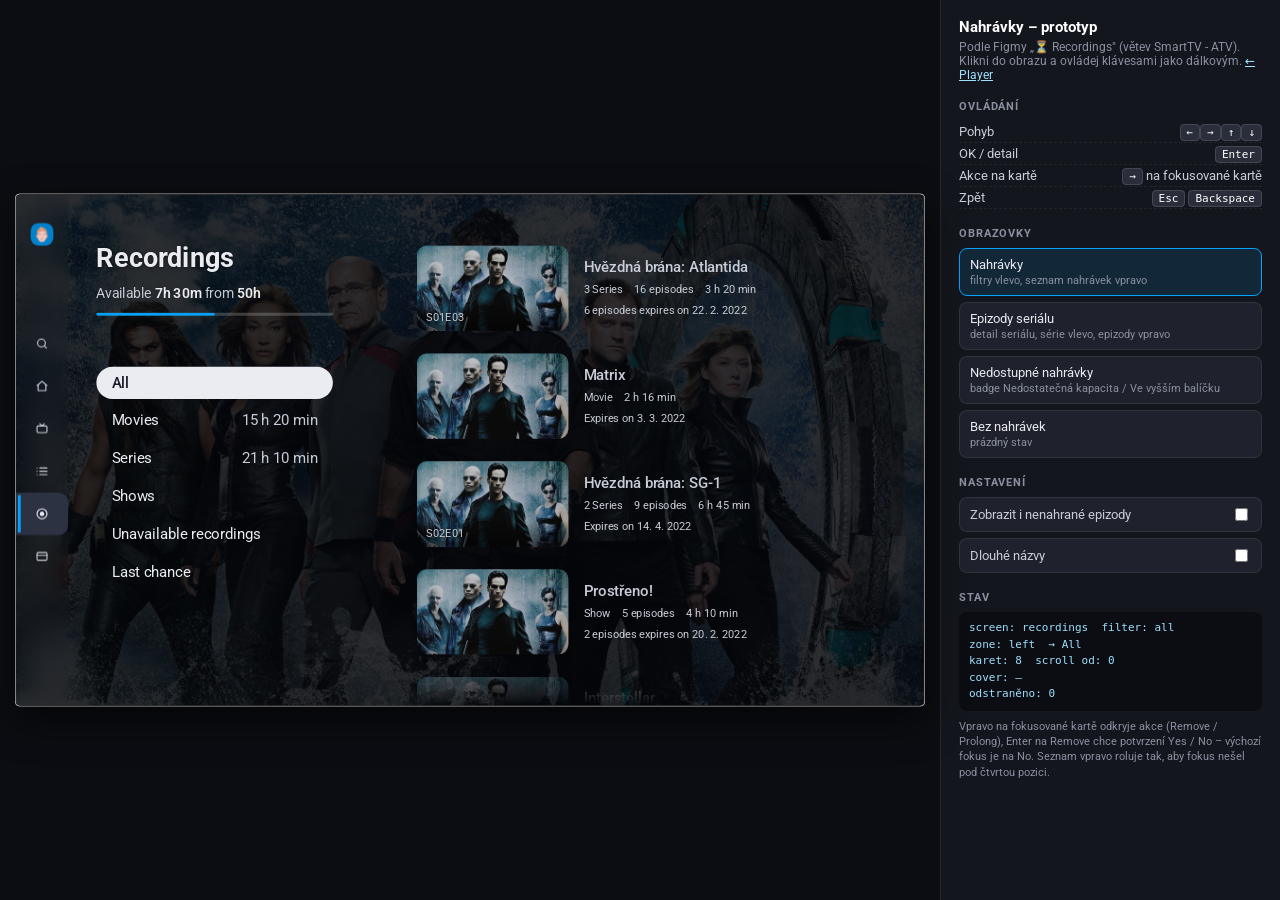
==== recordings/index.html @ bf5b40bd "Nahrávky: podklad, menu, fokus a paměť levého výběru dle Figmy Podkladový obrázek má 16 % krytí nad " ====
<!doctype html>
<html lang="cs">
<head>
<meta charset="utf-8">
<meta name="viewport" content="width=device-width, initial-scale=1">
<title>Nahrávky – prototyp</title>
<link rel="preconnect" href="https://fonts.googleapis.com">
<link href="https://fonts.googleapis.com/css2?family=Roboto:wght@400;500;600;700&display=swap" rel="stylesheet">
<style>
:root{--fg:#eaecf2;--fg2:#c7ccd6;--ink:#1b1e29;--g750:#2c3242;--g800:#262c3b;--g950:#05070a;--blue:#01a3fe;--red:#f04438}
*{box-sizing:border-box}
html,body{margin:0;height:100%;background:#0c0d12;color:var(--fg);font-family:Roboto,system-ui,sans-serif;overflow:hidden}
#app{display:flex;height:100vh;width:100vw}
#stageWrap{flex:1;display:flex;align-items:center;justify-content:center;min-width:0}
#stage{width:1920px;height:1080px;position:relative;overflow:hidden;background:var(--g950);transform-origin:center;flex:none;user-select:none;border-radius:8px;box-shadow:0 0 0 1px rgba(255,255,255,.06),0 30px 80px rgba(0,0,0,.6)}
#bg{position:absolute;inset:0;background:url(img/bg.jpg) center/cover;opacity:.16;transition:opacity .4s}
#stage.empty #bg{opacity:0}
#stage.empty{background:radial-gradient(ellipse 60% 70% at 72% 55%,#151b2a 0%,#0b0e16 55%,var(--g950) 100%)}

/* ---------- menu (rail) ---------- */
#menu{position:absolute;left:0;top:0;width:110px;height:1080px;backdrop-filter:blur(20px)}
#avatar{position:absolute;left:31px;top:60px;width:48px;height:48px;border-radius:16px;background:url(img/avatar.svg) center/cover}
#rail{position:absolute;left:0;top:270px;display:flex;flex-direction:column}
.mi{width:110px;height:90px;display:flex;align-items:center;justify-content:center;position:relative;border-radius:0 20px 20px 0;color:var(--fg2);cursor:pointer;transition:background .2s}
.mi svg{width:28px;height:28px;fill:none;stroke:currentColor;stroke-width:2;stroke-linecap:round;stroke-linejoin:round}
.mi.active{background:var(--g750);color:var(--fg)}
.mi.active::before{content:"";position:absolute;left:4px;top:5px;width:6px;height:80px;border-radius:3px;background:var(--blue)}
.mi.focus{background:var(--fg);color:var(--ink)}
.mi.focus::before{display:none}

/* ---------- left content ---------- */
#left{position:absolute;left:170px;top:100px;width:570px;height:880px}
#head{display:flex;flex-direction:column;gap:24px;width:500px}
#title{font:700 57px/64px Roboto;color:var(--fg);text-shadow:0 2px 4px rgba(0,0,0,.24),0 4px 8px rgba(0,0,0,.4);white-space:nowrap;overflow:hidden;text-overflow:ellipsis;height:66px;display:flex;align-items:center;width:570px}
#quota{font:400 29px/36px Roboto;color:var(--fg2);text-shadow:0 1px 2px rgba(0,0,0,.12),0 1px 3px rgba(0,0,0,.2)}
#quota b{font-weight:600;color:var(--fg)}
#quotaBar{height:6px;width:500px;border-radius:3px;background:rgba(255,255,255,.2);overflow:hidden}
#quotaBar i{display:block;height:100%;background:var(--blue);border-radius:3px;transition:width .4s}
#meta[hidden],#quota[hidden],#quotaBar[hidden]{display:none}
#meta{display:flex;flex-direction:column;gap:12px;font:400 29px/36px Roboto;color:var(--fg2);text-shadow:0 1px 2px rgba(0,0,0,.12),0 1px 3px rgba(0,0,0,.2)}
#meta .row{display:flex;gap:28px;align-items:center;white-space:nowrap}
#meta .stars{color:#f5a524;letter-spacing:2px}
#meta .age{background:var(--fg);color:var(--ink);font:600 22px/30px Roboto;padding:0 12px;border-radius:999px}
#filters{position:absolute;left:0;top:264px;display:flex;flex-direction:column;gap:12px;width:500px}
.flt{width:500px;padding:14px 32px;border-radius:999px;display:flex;align-items:center;justify-content:space-between;gap:32px;font:400 31px/40px Roboto;color:var(--fg);cursor:pointer;transition:background .18s ease-out,color .18s ease-out}
.flt span:last-child{color:var(--fg2)}
.flt.focus{background:var(--fg);color:var(--ink);font-weight:500}
.flt.focus span:last-child{color:var(--ink)}
.flt.soft{background:rgba(255,255,255,.18)}
.flt .chk{width:36px;height:36px;border-radius:50%;border:2px solid var(--fg2);display:flex;align-items:center;justify-content:center;flex:none}
.flt .chk.on{background:var(--blue);border-color:var(--blue)}
.flt .chk svg{width:22px;height:22px;fill:none;stroke:#fff;stroke-width:3.5;stroke-linecap:round;stroke-linejoin:round;visibility:hidden}
.flt .chk.on svg{visibility:visible}
.flt.focus .chk{border-color:var(--ink)}.flt.focus .chk.on{background:var(--blue);border-color:var(--blue)}

/* ---------- right list ---------- */
#right{position:absolute;left:820px;top:0;width:1100px;height:1080px;overflow:hidden;-webkit-mask-image:linear-gradient(to bottom,#000 0,#000 calc(100% - 140px),transparent 100%);mask-image:linear-gradient(to bottom,#000 0,#000 calc(100% - 140px),transparent 100%)}
#list{position:absolute;left:20px;top:100px;width:1080px;display:flex;flex-direction:column;gap:32px;transform:translateY(var(--ly,0px));transition:transform .3s cubic-bezier(.2,.8,.2,1)}
#list.noanim{transition:none}
.card{position:relative;width:980px;height:196px;display:flex;align-items:center;gap:32px;padding:8px;border-radius:24px 0 0 24px;flex:none;cursor:pointer}
.card .poster{position:relative;width:320px;height:180px;border-radius:20px;overflow:hidden;flex:none;background:#000 url(img/poster.jpg) center/cover}
.card .poster::after{content:"";position:absolute;inset:0;background:rgba(0,0,0,.15);transition:opacity .2s}
.card.focus .poster::after{opacity:0}
.card .ep{position:absolute;left:0;bottom:0;padding:12px 20px;font:400 23px/32px Roboto;color:var(--fg);text-shadow:0 1px 2px rgba(0,0,0,.12),0 1px 3px rgba(0,0,0,.2);background:linear-gradient(to top,rgba(0,0,0,.55),transparent);width:100%}
.card .badge{position:absolute;right:10px;top:10px;padding:4px 14px;border-radius:999px;background:rgba(0,0,0,.6);backdrop-filter:blur(6px);font:500 23px/32px Roboto;color:var(--fg);display:flex;gap:8px;align-items:center;white-space:nowrap}
.card .badge svg{width:22px;height:22px;fill:none;stroke:currentColor;stroke-width:2.4;stroke-linecap:round}
.card .txt{flex:1;min-width:0;display:flex;flex-direction:column;gap:12px;padding-right:100px}
.card .t{font:500 31px/40px Roboto;color:var(--fg2);white-space:nowrap;overflow:hidden;text-overflow:ellipsis}
.card .d{font:400 23px/32px Roboto;color:var(--fg2);display:-webkit-box;-webkit-line-clamp:2;-webkit-box-orient:vertical;overflow:hidden}
.card .m{display:flex;gap:24px;align-items:center;font:400 23px/32px Roboto;color:var(--fg2);white-space:nowrap}
.card .m .rec{width:24px;height:24px;border-radius:50%;border:3px solid var(--red);display:flex;align-items:center;justify-content:center;flex:none}
.card .m .rec::after{content:"";width:10px;height:10px;border-radius:50%;background:var(--red)}
.card.unrec .m .rec{border-color:var(--fg2)}.card.unrec .m .rec::after{background:transparent}
.card.focus .t{color:var(--fg)}
.card.dim{opacity:.55}
.card.focus.dim{opacity:1}
.card::after{content:"";position:absolute;left:-6px;top:-6px;bottom:-6px;width:1012px;border-radius:24px;box-shadow:0 0 0 4px var(--fg);opacity:0;pointer-events:none;transition:opacity .15s}
.card.focus::after{opacity:1}
.card .chev{position:absolute;right:56px;top:50%;transform:translateY(-50%);width:36px;height:64px;display:flex;align-items:center;justify-content:center;opacity:0;transition:opacity .2s}
.card .chev svg{width:28px;height:28px;fill:none;stroke:var(--fg);stroke-width:3;stroke-linecap:round;stroke-linejoin:round}
.card.focus .chev{opacity:1}
/* covering buttons over the card */
.cover{position:absolute;right:8px;top:50%;transform:translateY(-50%);width:320px;display:none;flex-direction:column;gap:16px}
.card.covered .cover{display:flex}
.card.covered .txt{visibility:hidden}
.card.covered .chev{opacity:0}
.cb{padding:14px 32px;border-radius:999px;font:400 31px/40px Roboto;color:var(--fg);text-align:left;background:rgba(0,0,0,.45);backdrop-filter:blur(6px);white-space:nowrap;overflow:hidden;text-overflow:ellipsis}
.cb.focus{background:var(--fg);color:var(--ink);font-weight:500}
.cover .yn{display:flex;gap:8px}
.cover .yn .cb{flex:1;text-align:center}

/* ---------- empty ---------- */
#emptyState{position:absolute;left:840px;top:0;width:1080px;height:1080px;display:none;flex-direction:column;align-items:center;justify-content:center;gap:64px;color:var(--fg2);font:400 31px/40px Roboto}
#stage.empty #emptyState{display:flex}
#stage.empty #right{display:none}
#emptyState svg{width:170px;height:150px;fill:none;stroke:var(--fg);stroke-width:8;stroke-linecap:round;stroke-linejoin:round}

/* ---------- toast + hint ---------- */
#toast{position:absolute;left:50%;top:40px;transform:translate(-50%,-20px);background:rgba(0,0,0,.5);backdrop-filter:blur(8px);border-radius:50px;height:78px;padding:0 32px;font:500 30px Roboto;color:var(--fg);display:flex;align-items:center;opacity:0;transition:.3s cubic-bezier(.2,.8,.2,1);pointer-events:none;z-index:9;max-width:1400px;white-space:nowrap}
#toast.on{opacity:1;transform:translate(-50%,0)}

/* ---------- sidebar ---------- */
#side{width:340px;flex:none;background:#14161d;border-left:1px solid rgba(255,255,255,.08);padding:18px 18px 30px;overflow:auto;font-size:13px;color:#c8ccd6}
#side h1{font-size:15px;margin:0 0 4px;color:#fff}
#side .sub{color:#8a90a0;font-size:12px;margin-bottom:14px}
#side h2{font-size:11px;letter-spacing:.08em;text-transform:uppercase;color:#8a90a0;margin:18px 0 8px}
#side button{display:block;width:100%;text-align:left;background:#1f222c;color:#e6e8ee;border:1px solid rgba(255,255,255,.08);border-radius:8px;padding:8px 10px;margin-bottom:6px;font:inherit;cursor:pointer}
#side button:hover{background:#2a2e3a}
#side button.act{border-color:var(--blue);background:rgba(1,163,254,.12)}
#side button small{display:block;color:#8a90a0;font-size:11px;margin-top:2px}
#side label.tog{display:flex;justify-content:space-between;align-items:center;padding:7px 10px;background:#1f222c;border-radius:8px;margin-bottom:6px;cursor:pointer;border:1px solid rgba(255,255,255,.08)}
#side kbd{background:#2a2e3a;border-radius:4px;padding:1px 6px;font:11px ui-monospace,monospace;color:#fff;border:1px solid rgba(255,255,255,.12)}
#side .keys div{display:flex;justify-content:space-between;padding:3px 0;border-bottom:1px dashed rgba(255,255,255,.06)}
#status{font:11px ui-monospace,monospace;background:#0c0d12;border-radius:8px;padding:8px 10px;white-space:pre-wrap;color:#9fe0ff;margin-top:6px;line-height:1.5}
#side .hint{color:#8a90a0;font-size:11px;margin-top:8px;line-height:1.4}
#side a{color:#9fe0ff}
</style>
</head>
<body>
<div id="app">
<div id="stageWrap">
<div id="stage" tabindex="0">
  <div id="bg"></div>
  <div id="menu"><div id="avatar"></div><div id="rail"></div></div>
  <div id="left">
    <div id="head"><div id="title">Recordings</div><div id="quota"></div><div id="quotaBar"><i></i></div><div id="meta" hidden></div></div>
    <div id="filters"></div>
  </div>
  <div id="right"><div id="list"></div></div>
  <div id="emptyState">
    <svg viewBox="0 0 170 150"><path d="M12 30v96a12 12 0 0 0 12 12h118a12 12 0 0 0 12-12V54a12 12 0 0 0-12-12H84L68 24H24a12 12 0 0 0-12 6z"/><path d="M66 78l32 32M98 78l-32 32"/></svg>
    <div>Actually you don't have any recordings</div>
  </div>
  <div id="toast"></div>
</div>
</div>

<aside id="side">
  <h1>Nahrávky – prototyp</h1>
  <div class="sub">Podle Figmy „⏳ Recordings" (větev SmartTV - ATV). Klikni do obrazu a ovládej klávesami jako dálkovým. <a href="../">← Player</a></div>

  <h2>Ovládání</h2>
  <div class="keys">
    <div><span>Pohyb</span><span><kbd>←</kbd><kbd>→</kbd><kbd>↑</kbd><kbd>↓</kbd></span></div>
    <div><span>OK / detail</span><span><kbd>Enter</kbd></span></div>
    <div><span>Akce na kartě</span><span><kbd>→</kbd> na fokusované kartě</span></div>
    <div><span>Zpět</span><span><kbd>Esc</kbd> <kbd>Backspace</kbd></span></div>
  </div>

  <h2>Obrazovky</h2>
  <button data-go="recordings">Nahrávky<small>filtry vlevo, seznam nahrávek vpravo</small></button>
  <button data-go="episodes">Epizody seriálu<small>detail seriálu, série vlevo, epizody vpravo</small></button>
  <button data-go="unavailable">Nedostupné nahrávky<small>badge Nedostatečná kapacita / Ve vyšším balíčku</small></button>
  <button data-go="empty">Bez nahrávek<small>prázdný stav</small></button>

  <h2>Nastavení</h2>
  <label class="tog"><span>Zobrazit i nenahrané epizody</span><input type="checkbox" id="tAllEps"></label>
  <label class="tog"><span>Dlouhé názvy</span><input type="checkbox" id="tLong"></label>

  <h2>Stav</h2>
  <div id="status"></div>
  <div class="hint">Vpravo na fokusované kartě odkryje akce (Remove / Prolong), Enter na Remove chce potvrzení Yes / No – výchozí fokus je na No. Seznam vpravo roluje tak, aby fokus nešel pod čtvrtou pozici.</div>
</aside>
</div>

<script>
const $=s=>document.querySelector(s);
const stage=$('#stage');
const I={
  search:'<svg viewBox="0 0 24 24"><circle cx="11" cy="11" r="7"/><path d="m20 20-3.5-3.5"/></svg>',
  home:'<svg viewBox="0 0 24 24"><path d="M3 11 12 3l9 8"/><path d="M5 10v10h14V10"/></svg>',
  tv:'<svg viewBox="0 0 24 24"><rect x="3" y="7" width="18" height="12" rx="2"/><path d="m8 3 4 4 4-4"/></svg>',
  list:'<svg viewBox="0 0 24 24"><path d="M8 6h13M8 12h13M8 18h13M3 6h.01M3 12h.01M3 18h.01"/></svg>',
  rec:'<svg viewBox="0 0 24 24"><circle cx="12" cy="12" r="9"/><circle cx="12" cy="12" r="3" fill="currentColor"/></svg>',
  archive:'<svg viewBox="0 0 24 24"><rect x="3" y="5" width="18" height="14" rx="2"/><path d="M3 10h18"/></svg>',
  chev:'<svg viewBox="0 0 24 24"><path d="m9 6 6 6-6 6"/></svg>',
  check:'<svg viewBox="0 0 24 24"><path d="M5 12l5 5L20 7"/></svg>',
  ban:'<svg viewBox="0 0 24 24"><circle cx="12" cy="12" r="9"/><path d="m5.5 5.5 13 13"/></svg>'
};
const MENU=[['search',I.search],['home',I.home],['tv',I.tv],['list',I.list],['rec',I.rec],['archive',I.archive]];
$('#rail').innerHTML=MENU.map(m=>`<div class="mi${m[0]==='rec'?' active':''}" data-m="${m[0]}">${m[1]}</div>`).join('');

/* ---------- data ---------- */
const SERIES={title:'Hvězdná brána: Atlantida',longTitle:'Hvězdná brána: Atlantida – speciální rozšířená edice s komentářem tvůrců',series:'3 Series',eps:'16 episodes',dur:'3 h 20 min',exp:'6 episodes expires on 22. 2. 2022'};
const REC=[
  {id:1,type:'series',title:'Hvězdná brána: Atlantida',m1:['3 Series','16 episodes','3 h 20 min'],m2:'6 episodes expires on 22. 2. 2022',ep:'S01E03'},
  {id:2,type:'movie',title:'Matrix',m1:['Movie','2 h 16 min'],m2:'Expires on 3. 3. 2022',ep:'',last:true},
  {id:3,type:'series',title:'Hvězdná brána: SG-1',m1:['2 Series','9 episodes','6 h 45 min'],m2:'Expires on 14. 4. 2022',ep:'S02E01'},
  {id:4,type:'show',title:'Prostřeno!',m1:['Show','5 episodes','4 h 10 min'],m2:'2 episodes expires on 20. 2. 2022',ep:'',last:true},
  {id:5,type:'movie',title:'Interstellar',m1:['Movie','2 h 49 min'],m2:'Expires on 28. 3. 2022',ep:''},
  {id:6,type:'series',title:'Případy 1. oddělení',m1:['1 Series','4 episodes','3 h 50 min'],m2:'Expires on 9. 4. 2022',ep:'S01E04'},
  {id:7,type:'show',title:'Show Jana Krause',m1:['Show','3 episodes','2 h 30 min'],m2:'1 episode expires on 21. 2. 2022',ep:'',last:true},
  {id:8,type:'movie',title:'Pelíšky',m1:['Movie','1 h 55 min'],m2:'Expires on 1. 5. 2022',ep:''}
];
const UNAV=[
  {id:101,title:'Epizoda S01E02',m1:['3 h 20 min'],badge:'Nedostatečná kapacita',ep:'S01E03'},
  {id:102,title:'Hvězdná brána: Atlantida',m1:['3 h 20 min'],badge:'Ve vyšším balíčku',ep:'S01E03'},
  {id:103,title:'Epizoda S01E02',m1:['3 h 20 min'],badge:'Nedostatečná kapacita',ep:'S01E03'},
  {id:104,title:'Epizoda S01E02',m1:['3 h 20 min'],badge:'Nedostatečná kapacita',ep:'S01E03'},
  {id:105,title:'Epizoda S01E05',m1:['44 min'],badge:'Nedostatečná kapacita',ep:'S01E05'}
];
const EPS=Array.from({length:12},(_,i)=>({id:200+i,title:'Hvězdná brána: Atlantida',desc:'Lorem ipsum dolor sit amet, consectetur adipedf elit. Sed vel risus vehicula, egede c…',m1:['44 min','National Geographic','Po, 22. 12.'],ep:'S01E'+String(i+1).padStart(2,'0'),recorded:i%3!==2}));
const FILTERS_REC=[['all','All',''],['movie','Movies','15 h 20 min'],['series','Series','21 h 10 min'],['show','Shows',''],['unavail','Unavailable recordings',''],['last','Last chance','']];
const SEASONS=[['s1','Serie 1','3 episoded'],['s2','Serie 2','27 episoded'],['s3','Serie 3','1 episode'],['s4','Serie 4','6 episoded'],['s5','Serie 5','12 episoded'],['s6','Serie 6','18 episoded'],['s7','Serie 7','4 episoded']];

/* ---------- state ---------- */
const S={screen:'recordings',zone:'left',menuIdx:4,leftIdx:0,rightIdx:0,filter:'all',season:'s1',onlyRecorded:true,cover:null,coverIdx:0,confirm:false,removed:new Set(),longTitles:false,toastT:null,empty:false};

function items(){
  if(S.screen==='episodes'){let l=EPS.filter(e=>!S.removed.has(e.id));if(S.onlyRecorded)l=l.filter(e=>e.recorded);return l}
  if(S.filter==='unavail')return UNAV.filter(e=>!S.removed.has(e.id));
  let l=REC.filter(r=>!S.removed.has(r.id));
  if(S.filter==='movie')l=l.filter(r=>r.type==='movie');else if(S.filter==='series')l=l.filter(r=>r.type==='series');else if(S.filter==='show')l=l.filter(r=>r.type==='show');else if(S.filter==='last')l=l.filter(r=>r.last);
  return l;
}
function leftItems(){ if(S.screen==='episodes')return [['back','Back to detail',''],['only','Show only recorded','chk'],...SEASONS]; return S.empty?FILTERS_REC.filter(f=>f[0]!=='last'):FILTERS_REC }

/* ---------- render ---------- */
function toast(t,ms=2400){const el=$('#toast');el.textContent=t;el.classList.add('on');clearTimeout(S.toastT);S.toastT=setTimeout(()=>el.classList.remove('on'),ms)}
function render(){
  stage.classList.toggle('empty',S.empty&&S.screen==='recordings');
  // menu
  document.querySelectorAll('.mi').forEach((m,i)=>m.classList.toggle('focus',S.zone==='menu'&&i===S.menuIdx));
  // head
  const ep=S.screen==='episodes';
  $('#title').textContent=ep?(S.longTitles?SERIES.longTitle:'Name of movie / character'):'Recordings';
  $('#quota').hidden=ep;$('#quotaBar').hidden=ep;$('#meta').hidden=!ep;
  if(!ep){$('#quota').innerHTML=S.empty?'Available <b>50h</b> from <b>50h</b>':'Available <b>7h 30m</b> from <b>50h</b>';$('#quotaBar i').style.width=S.empty?'100%':'50%'}
  else $('#meta').innerHTML='<div class="row"><span>Year</span><span class="stars">★★★☆☆</span><span class="age">18+</span><span>Gender / Gender</span></div><div class="row"><span>2h 55 min</span><span>Channel</span><span>21. 08.</span><span>7 episodes</span></div>';
  // left list
  const L=leftItems();const fl=$('#filters');
  fl.innerHTML=L.map((f,i)=>{const foc=S.zone==='left'&&i===S.leftIdx;const active=(ep?f[0]===S.season:f[0]===S.filter);
    let right=f[2]==='chk'?`<span class="chk${S.onlyRecorded?' on':''}">${I.check}</span>`:`<span>${S.empty&&f[2]&&!ep?'0 h':f[2]}</span>`;
    return `<div class="flt${foc?' focus':''}${(!foc&&S.zone!=='left'&&i===S.leftIdx)?' soft':''}" data-i="${i}"><span>${f[1]}</span>${right}</div>`}).join('');
  fl.querySelectorAll('.flt').forEach(e=>e.onclick=()=>{S.zone='left';S.leftIdx=+e.dataset.i;activate()});
  // right list
  const list=items();const ul=$('#list');
  if(S.rightIdx>=list.length)S.rightIdx=Math.max(0,list.length-1);
  ul.innerHTML=list.map((r,i)=>{const foc=S.zone==='right'&&i===S.rightIdx;const cov=S.cover&&S.cover.id===r.id;
    const unav=!!r.badge;const t=S.longTitles&&!unav?r.title+' – rozšířená edice s komentářem tvůrců a bonusovými scénami':r.title;
    const meta=r.m1.map(x=>`<span>${x}</span>`).join('');
    const rec=ep?`<span class="rec"></span>`:'';
    const line2=r.m2?`<div class="m"><span>${r.m2}</span></div>`:(r.desc?`<div class="d">${r.desc}</div>`:'');
    const buttons=cov?coverHTML(r):'';
    return `<div class="card${foc?' focus':''}${cov?' covered':''}${(ep&&!r.recorded)?' unrec dim':''}${unav?' dim':''}" data-i="${i}">
      <div class="poster">${r.badge?`<div class="badge">${I.ban}${r.badge}</div>`:''}${r.ep?`<div class="ep">${r.ep}</div>`:''}</div>
      <div class="txt"><div class="t">${t}</div>${r.desc?line2:''}<div class="m">${rec}${meta}</div>${r.m2?line2:''}</div>
      <div class="chev">${I.chev}</div>
      <div class="cover">${buttons}</div></div>`}).join('');
  ul.querySelectorAll('.card').forEach(c=>c.onclick=()=>{S.zone='right';S.rightIdx=+c.dataset.i;closeCover();render()});
  ul.querySelectorAll('.cb').forEach(b=>b.onclick=e=>{e.stopPropagation();S.coverIdx=+b.dataset.k;coverActivate()});
  // scroll: fokus nejde pod 4. pozici (100 + 3×228), na konci se dorolování zastaví
  const n=list.length,step=228;let first=Math.max(0,S.rightIdx-3);first=Math.min(first,Math.max(0,n-4));
  ul.style.setProperty('--ly',(-first*step)+'px');
  // status
  const f=S.zone==='left'?L[S.leftIdx]?.[1]:S.zone==='right'?list[S.rightIdx]?.title:MENU[S.menuIdx][0];
  $('#status').textContent=`screen: ${S.screen}  filter: ${S.filter}${ep?'  season: '+S.season:''}\nzone: ${S.zone}  → ${f||'-'}\nkaret: ${n}  scroll od: ${first}\ncover: ${S.cover?(S.confirm?'potvrzení Yes/No':'akce '+S.coverIdx):'–'}\nodstraněno: ${S.removed.size}`;
  document.querySelectorAll('#side [data-go]').forEach(b=>b.classList.toggle('act',(b.dataset.go==='unavailable'?S.filter==='unavail':b.dataset.go==='empty'?S.empty:b.dataset.go===S.screen&&!S.empty&&S.filter!=='unavail')));
}
function coverHTML(r){
  if(S.confirm)return `<div class="cb" style="text-align:center;background:transparent;backdrop-filter:none;color:var(--fg2);font-size:26px;padding:0 8px">Remove?</div><div class="yn"><div class="cb${S.coverIdx===0?' focus':''}" data-k="0">Yes</div><div class="cb${S.coverIdx===1?' focus':''}" data-k="1">No</div></div>`;
  const acts=coverActions(r);
  return acts.map((a,i)=>`<div class="cb${S.coverIdx===i?' focus':''}" data-k="${i}">${a}</div>`).join('');
}
function coverActions(r){ if(S.screen==='episodes'&&!r.recorded)return ['Record episode']; if(r.badge)return ['Remove recording']; return [S.screen==='episodes'?'Remove episode':'Remove recording','Prolong'] }

/* ---------- navigation ---------- */
function openCover(){const list=items();const r=list[S.rightIdx];if(!r)return;S.cover=r;S.coverIdx=0;S.confirm=false;render()}
function closeCover(){S.cover=null;S.confirm=false;S.coverIdx=0}
function coverActivate(){
  const r=S.cover;if(!r)return;const acts=coverActions(r);
  if(S.confirm){ if(S.coverIdx===0){ if(acts[0]==='Record episode'){r.recorded=true;toast('Episode scheduled to record')} else {S.removed.add(r.id);toast(r.badge?'Recording removed':(S.screen==='episodes'?'Episode removed':'Recording removed'))} closeCover();render();return } closeCover();render();return }
  const a=acts[S.coverIdx];
  if(a==='Prolong'){toast('Prolonged by 7 days');closeCover();render();return}
  S.confirm=true;S.coverIdx=1;render(); // výchozí fokus na No – nevratná akce
}
function activate(){
  if(S.cover){coverActivate();return}
  if(S.zone==='menu'){toast(MENU[S.menuIdx][0]==='rec'?'Recordings':'Section „'+MENU[S.menuIdx][0]+'" – outside prototype');return}
  if(S.zone==='left'){const f=leftItems()[S.leftIdx];
    if(S.screen==='episodes'){ if(f[0]==='back'){go('recordings');return} if(f[0]==='only'){S.onlyRecorded=!S.onlyRecorded;S.rightIdx=0;render();return} S.season=f[0];S.rightIdx=0;render();return }
    S.filter=f[0];S.rightIdx=0;render();return }
  if(S.zone==='right'){const r=items()[S.rightIdx];if(!r)return;
    if(S.screen==='episodes'){toast('Play: '+r.ep+' – '+r.title);return}
    if(r.badge){toast('Recording unavailable: '+r.badge);return}
    if(r.type==='series'||r.type==='show'){go('episodes');return}
    toast('Play: '+r.title)}
}
function go(screen,opts={}){S.screen=screen;closeCover();S.rightIdx=0;S.empty=false;
  if(screen==='episodes'){S.zone='right';S.leftIdx=0}
  else {S.zone='left';S.filter=opts.filter||'all';S.leftIdx=FILTERS_REC.findIndex(f=>f[0]===S.filter);S.empty=!!opts.empty}
  $('#list').classList.add('noanim');render();void $('#list').offsetHeight;requestAnimationFrame(()=>$('#list').classList.remove('noanim'));
}
function move(dx,dy){
  if(S.cover){ // uvnitř akcí
    if(S.confirm){ if(dx)S.coverIdx=S.coverIdx===0?1:0; render();return }
    const n=coverActions(S.cover).length;
    if(dy)S.coverIdx=Math.max(0,Math.min(n-1,S.coverIdx+dy));
    if(dx<0){closeCover()}
    render();return }
  if(dx<0){ if(S.zone==='right'){S.zone='left'} else if(S.zone==='left'){S.zone='menu'} }
  else if(dx>0){ if(S.zone==='menu'){S.zone='left'} else if(S.zone==='left'){ if(items().length&&!S.empty)S.zone='right'} else if(S.zone==='right'){openCover();return} }
  else if(dy){
    if(S.zone==='menu')S.menuIdx=Math.max(0,Math.min(MENU.length-1,S.menuIdx+dy));
    else if(S.zone==='left')S.leftIdx=Math.max(0,Math.min(leftItems().length-1,S.leftIdx+dy));
    else S.rightIdx=Math.max(0,Math.min(items().length-1,S.rightIdx+dy));
  }
  render();
}
function back(){ if(S.cover){ if(S.confirm){S.confirm=false;S.coverIdx=0;render();return} closeCover();render();return } if(S.screen==='episodes'){go('recordings');return} if(S.zone==='right'){S.zone='left';render();return} toast('Back – leaves Recordings (outside prototype)') }
document.addEventListener('keydown',e=>{const k=e.key;if(!['ArrowLeft','ArrowRight','ArrowUp','ArrowDown','Enter','Escape','Backspace'].includes(k))return;e.preventDefault();
  if(k==='ArrowLeft')move(-1,0);else if(k==='ArrowRight')move(1,0);else if(k==='ArrowUp')move(0,-1);else if(k==='ArrowDown')move(0,1);else if(k==='Enter')activate();else back()});
document.querySelectorAll('.mi').forEach((m,i)=>m.onclick=()=>{S.zone='menu';S.menuIdx=i;render()});

/* ---------- sidebar ---------- */
document.querySelectorAll('#side [data-go]').forEach(b=>b.onclick=()=>{const g=b.dataset.go;if(g==='unavailable')go('recordings',{filter:'unavail'});else if(g==='empty')go('recordings',{empty:true});else go(g)});
$('#tAllEps').onchange=e=>{S.onlyRecorded=!e.target.checked;S.rightIdx=0;render()};
$('#tLong').onchange=e=>{S.longTitles=e.target.checked;render()};

function fit(){const w=$('#stageWrap').clientWidth-32,h=$('#stageWrap').clientHeight-32;stage.style.transform=`scale(${Math.min(w/1920,h/1080)})`}
window.addEventListener('resize',fit);fit();
go('recordings');stage.focus();
</script>
</body>
</html>
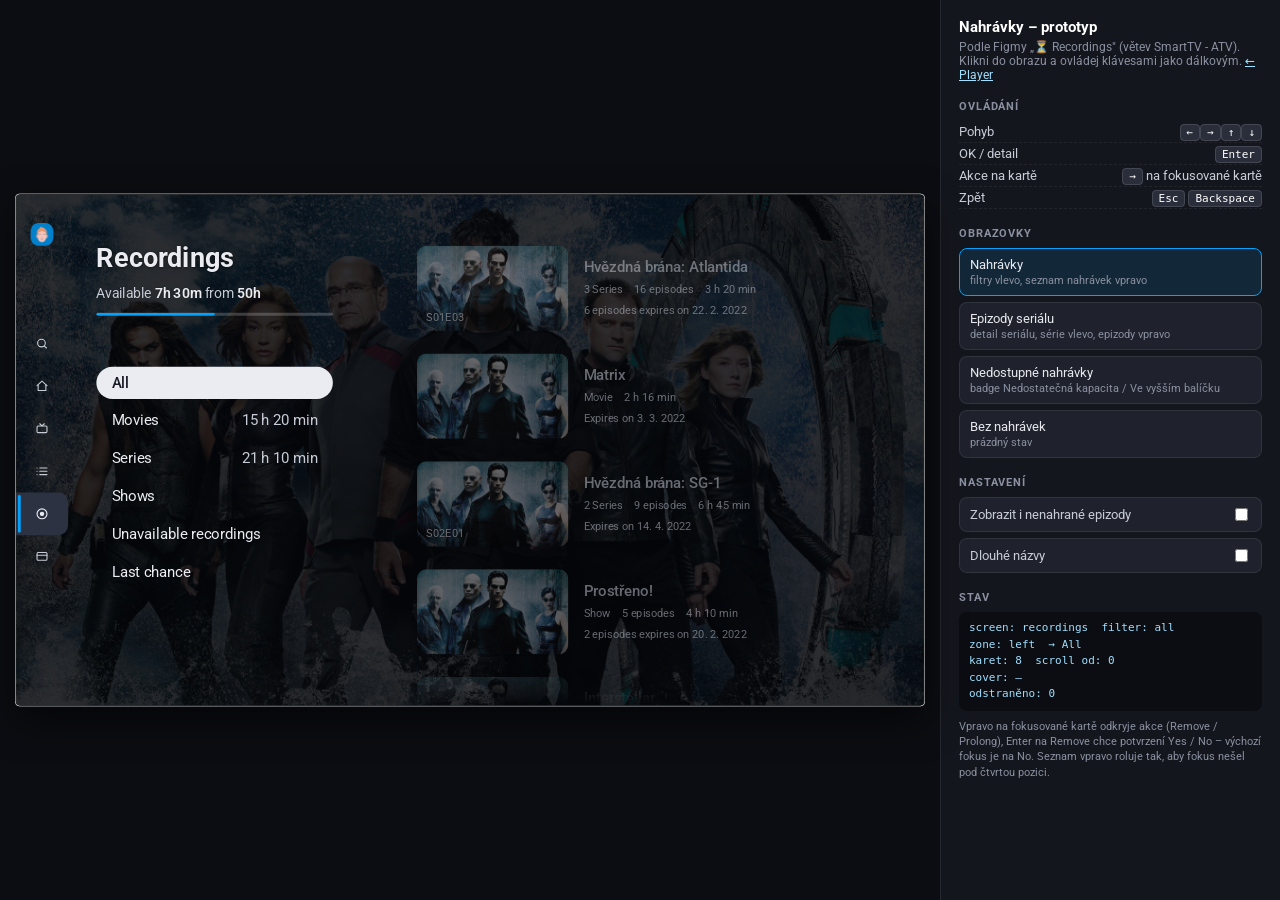
==== commit ffd8eab3: "Nahrávky: fokus levá/pravá dle Figmy, menu bez bluru Pravá strana má při fokusu na filtrech nebo men" ====
--- a/recordings/index.html
+++ b/recordings/index.html
@@ -18,7 +18,7 @@
 #stage.empty{background:radial-gradient(ellipse 60% 70% at 72% 55%,#151b2a 0%,#0b0e16 55%,var(--g950) 100%)}
 
 /* ---------- menu (rail) ---------- */
-#menu{position:absolute;left:0;top:0;width:110px;height:1080px;backdrop-filter:blur(20px)}
+#menu{position:absolute;left:0;top:0;width:110px;height:1080px}
 #avatar{position:absolute;left:31px;top:60px;width:48px;height:48px;border-radius:16px;background:url(img/avatar.svg) center/cover}
 #rail{position:absolute;left:0;top:270px;display:flex;flex-direction:column}
 .mi{width:110px;height:90px;display:flex;align-items:center;justify-content:center;position:relative;border-radius:0 20px 20px 0;color:var(--fg2);cursor:pointer;transition:background .2s}
@@ -46,7 +46,7 @@
 .flt span:last-child{color:var(--fg2)}
 .flt.focus{background:var(--fg);color:var(--ink);font-weight:500}
 .flt.focus span:last-child{color:var(--ink)}
-.flt.soft{background:rgba(255,255,255,.18)}
+.flt.soft{background:var(--g750)}
 .flt .chk{width:36px;height:36px;border-radius:50%;border:2px solid var(--fg2);display:flex;align-items:center;justify-content:center;flex:none}
 .flt .chk.on{background:var(--blue);border-color:var(--blue)}
 .flt .chk svg{width:22px;height:22px;fill:none;stroke:#fff;stroke-width:3.5;stroke-linecap:round;stroke-linejoin:round;visibility:hidden}
@@ -54,9 +54,10 @@
 .flt.focus .chk{border-color:var(--ink)}.flt.focus .chk.on{background:var(--blue);border-color:var(--blue)}
 
 /* ---------- right list ---------- */
-#right{position:absolute;left:820px;top:0;width:1100px;height:1080px;overflow:hidden;-webkit-mask-image:linear-gradient(to bottom,#000 0,#000 calc(100% - 140px),transparent 100%);mask-image:linear-gradient(to bottom,#000 0,#000 calc(100% - 140px),transparent 100%)}
+#right{position:absolute;left:820px;top:0;width:1100px;height:1080px;overflow:hidden;transition:opacity .25s ease-out;-webkit-mask-image:linear-gradient(to bottom,#000 0,#000 calc(100% - 140px),transparent 100%);mask-image:linear-gradient(to bottom,#000 0,#000 calc(100% - 140px),transparent 100%)}
 #list{position:absolute;left:20px;top:100px;width:1080px;display:flex;flex-direction:column;gap:32px;transform:translateY(var(--ly,0px));transition:transform .3s cubic-bezier(.2,.8,.2,1)}
 #list.noanim{transition:none}
+#stage:not([data-zone=right]) #right{opacity:.5}
 .card{position:relative;width:980px;height:196px;display:flex;align-items:center;gap:32px;padding:8px;border-radius:24px 0 0 24px;flex:none;cursor:pointer}
 .card .poster{position:relative;width:320px;height:180px;border-radius:20px;overflow:hidden;flex:none;background:#000 url(img/poster.jpg) center/cover}
 .card .poster::after{content:"";position:absolute;inset:0;background:rgba(0,0,0,.15);transition:opacity .2s}
@@ -218,7 +219,7 @@
 /* ---------- render ---------- */
 function toast(t,ms=2400){const el=$('#toast');el.textContent=t;el.classList.add('on');clearTimeout(S.toastT);S.toastT=setTimeout(()=>el.classList.remove('on'),ms)}
 function render(){
-  stage.classList.toggle('empty',S.empty&&S.screen==='recordings');
+  stage.classList.toggle('empty',S.empty&&S.screen==='recordings');stage.dataset.zone=S.zone;
   // menu
   document.querySelectorAll('.mi').forEach((m,i)=>m.classList.toggle('focus',S.zone==='menu'&&i===S.menuIdx));
   // head
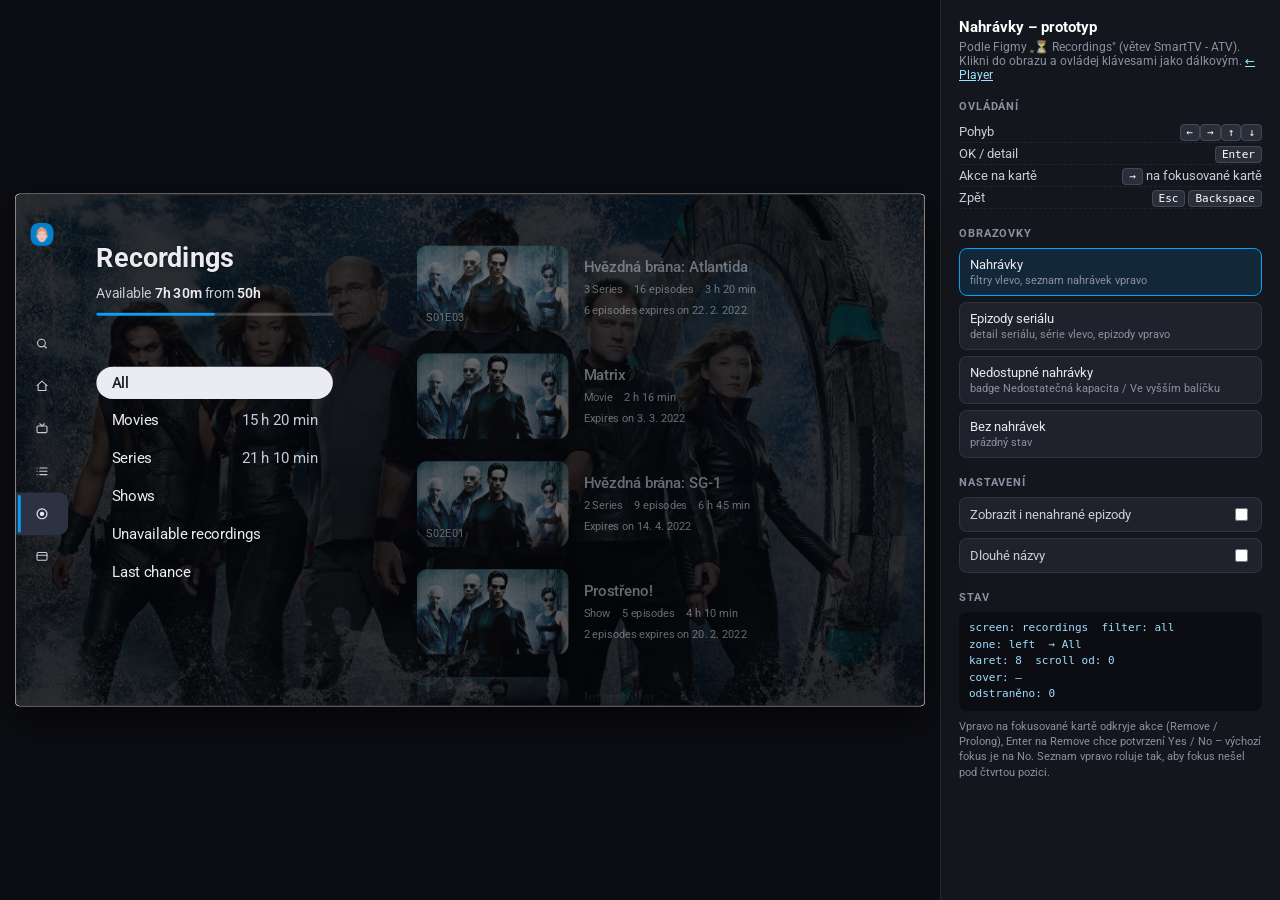
==== commit b0079c95: "Nahrávky: ostatní položky vlevo do neaktivního stavu při fokusu vpravo Když je fokus na kartách, fil" ====
--- a/recordings/index.html
+++ b/recordings/index.html
@@ -47,6 +47,10 @@
 .flt.focus{background:var(--fg);color:var(--ink);font-weight:500}
 .flt.focus span:last-child{color:var(--ink)}
 .flt.soft{background:var(--g750)}
+/* fokus vpravo: ostatní položky vlevo do neaktivního stavu, zapamatovaná zůstává */
+#stage[data-zone=right] .flt:not(.soft){color:var(--fg2);opacity:.55}
+#stage[data-zone=right] .flt:not(.soft) .chk{border-color:var(--fg2)}
+.flt{transition:background .18s ease-out,color .18s ease-out,opacity .18s ease-out}
 .flt .chk{width:36px;height:36px;border-radius:50%;border:2px solid var(--fg2);display:flex;align-items:center;justify-content:center;flex:none}
 .flt .chk.on{background:var(--blue);border-color:var(--blue)}
 .flt .chk svg{width:22px;height:22px;fill:none;stroke:#fff;stroke-width:3.5;stroke-linecap:round;stroke-linejoin:round;visibility:hidden}
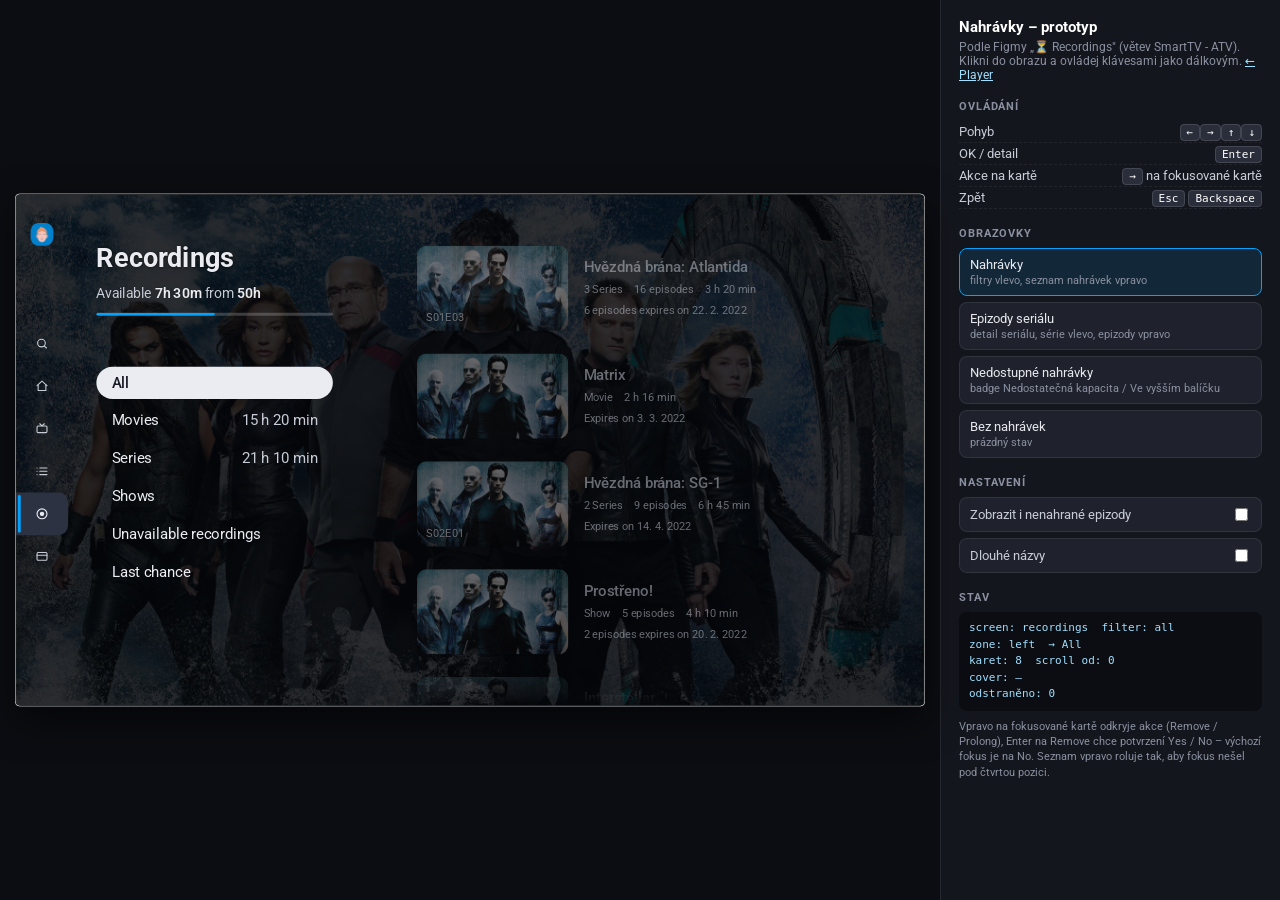
==== commit 29cfbdf1: "Nahrávky: symetrická animace stran, aktivní položka se sekundárním textem Při fokusu vpravo se celý " ====
--- a/recordings/index.html
+++ b/recordings/index.html
@@ -46,11 +46,11 @@
 .flt span:last-child{color:var(--fg2)}
 .flt.focus{background:var(--fg);color:var(--ink);font-weight:500}
 .flt.focus span:last-child{color:var(--ink)}
-.flt.soft{background:var(--g750)}
-/* fokus vpravo: ostatní položky vlevo do neaktivního stavu, zapamatovaná zůstává */
-#stage[data-zone=right] .flt:not(.soft){color:var(--fg2);opacity:.55}
-#stage[data-zone=right] .flt:not(.soft) .chk{border-color:var(--fg2)}
-.flt{transition:background .18s ease-out,color .18s ease-out,opacity .18s ease-out}
+.flt.soft{background:var(--g750);color:var(--fg2)}
+/* fokus vpravo: celý levý seznam se ztlumí stejně jako pravý při fokusu vlevo (symetrická animace) */
+#filters{transition:opacity .25s ease-out}
+#stage[data-zone=right] #filters{opacity:.5}
+.flt{transition:background .18s ease-out,color .18s ease-out}
 .flt .chk{width:36px;height:36px;border-radius:50%;border:2px solid var(--fg2);display:flex;align-items:center;justify-content:center;flex:none}
 .flt .chk.on{background:var(--blue);border-color:var(--blue)}
 .flt .chk svg{width:22px;height:22px;fill:none;stroke:#fff;stroke-width:3.5;stroke-linecap:round;stroke-linejoin:round;visibility:hidden}
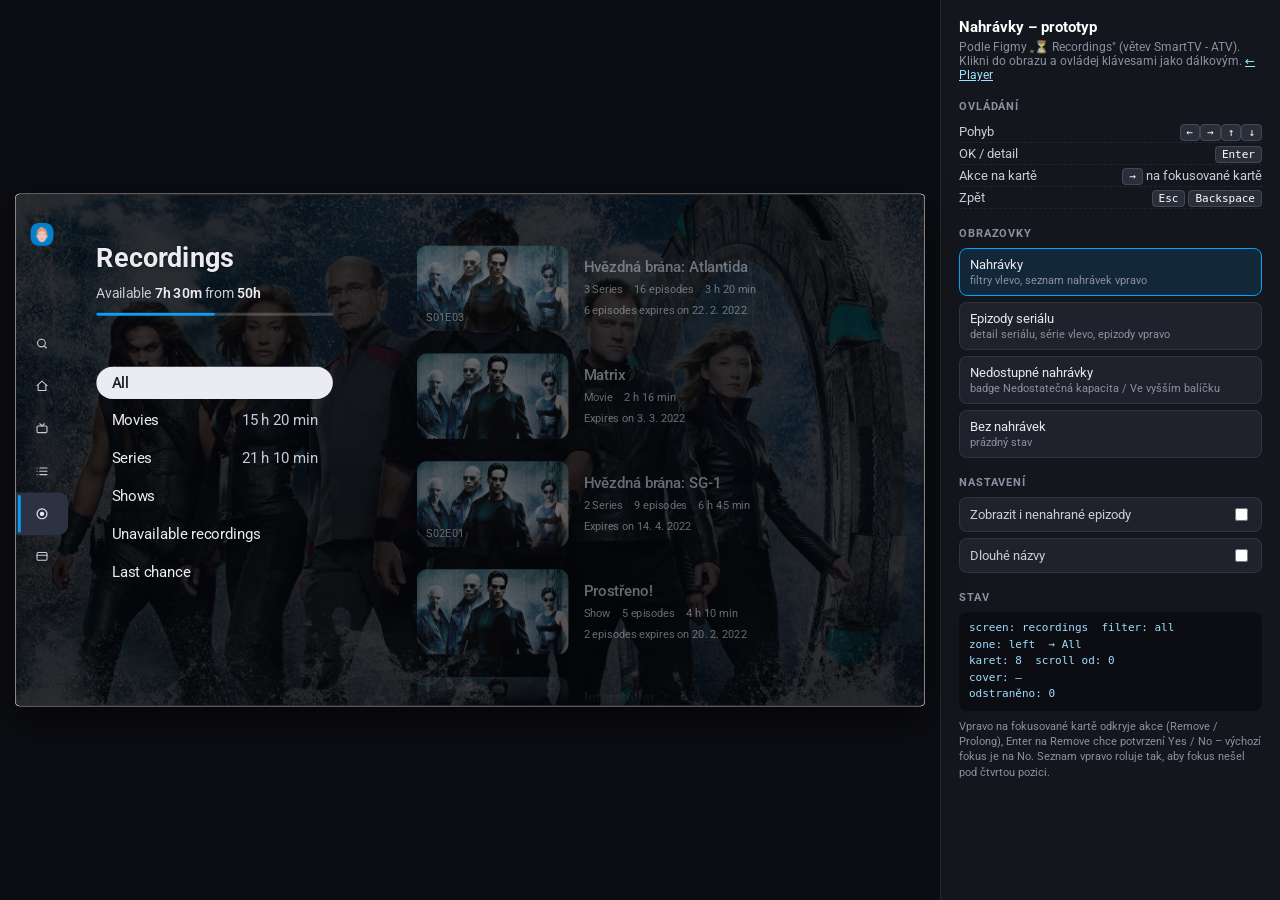
==== commit 23ff59a9: "Nahrávky: neaktivní položky vlevo v disabled barvě textu Při fokusu vpravo mají ostatní filtry text " ====
--- a/recordings/index.html
+++ b/recordings/index.html
@@ -7,7 +7,7 @@
 <link rel="preconnect" href="https://fonts.googleapis.com">
 <link href="https://fonts.googleapis.com/css2?family=Roboto:wght@400;500;600;700&display=swap" rel="stylesheet">
 <style>
-:root{--fg:#eaecf2;--fg2:#c7ccd6;--ink:#1b1e29;--g750:#2c3242;--g800:#262c3b;--g950:#05070a;--blue:#01a3fe;--red:#f04438}
+:root{--fg:#eaecf2;--fg2:#c7ccd6;--fgDis:#949cad;--ink:#1b1e29;--g750:#2c3242;--g800:#262c3b;--g950:#05070a;--blue:#01a3fe;--red:#f04438}
 *{box-sizing:border-box}
 html,body{margin:0;height:100%;background:#0c0d12;color:var(--fg);font-family:Roboto,system-ui,sans-serif;overflow:hidden}
 #app{display:flex;height:100vh;width:100vw}
@@ -47,10 +47,11 @@
 .flt.focus{background:var(--fg);color:var(--ink);font-weight:500}
 .flt.focus span:last-child{color:var(--ink)}
 .flt.soft{background:var(--g750);color:var(--fg2)}
-/* fokus vpravo: celý levý seznam se ztlumí stejně jako pravý při fokusu vlevo (symetrická animace) */
-#filters{transition:opacity .25s ease-out}
-#stage[data-zone=right] #filters{opacity:.5}
-.flt{transition:background .18s ease-out,color .18s ease-out}
+/* fokus vpravo: ostatní položky vlevo přejdou do neaktivního stavu (text secondary), animovaně jako pravá strana */
+#stage[data-zone=right] .flt:not(.soft){color:var(--fgDis)}
+#stage[data-zone=right] .flt:not(.soft) span:last-child{color:var(--fgDis)}
+#stage[data-zone=right] .flt:not(.soft) .chk{border-color:var(--fgDis)}
+.flt{transition:background .25s ease-out,color .25s ease-out}
 .flt .chk{width:36px;height:36px;border-radius:50%;border:2px solid var(--fg2);display:flex;align-items:center;justify-content:center;flex:none}
 .flt .chk.on{background:var(--blue);border-color:var(--blue)}
 .flt .chk svg{width:22px;height:22px;fill:none;stroke:#fff;stroke-width:3.5;stroke-linecap:round;stroke-linejoin:round;visibility:hidden}
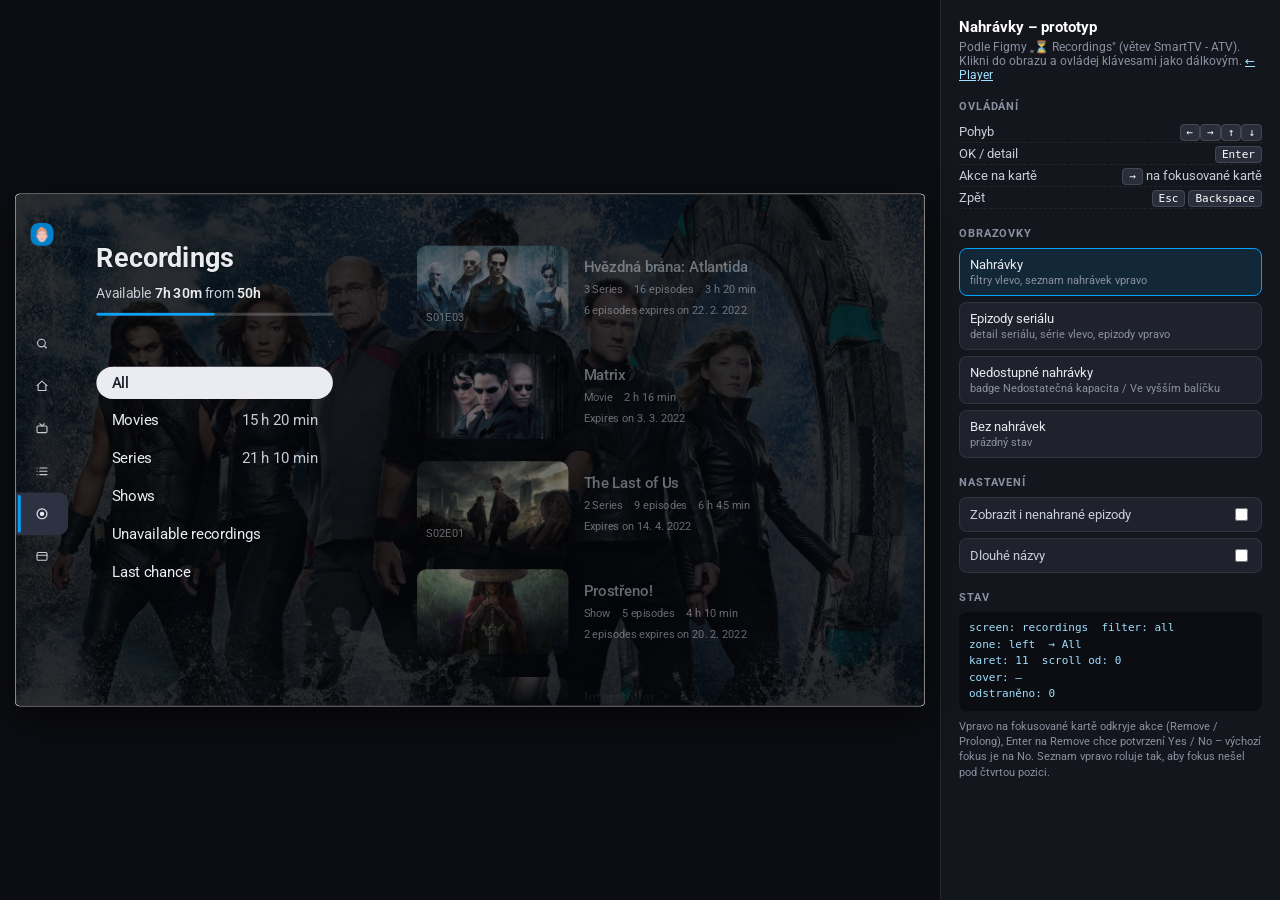
==== commit ff839689: "Nahrávky: každá nahrávka má vlastní obrázek Místo jednoho posteru má každá karta vlastní backdrop a " ====
--- a/recordings/index.html
+++ b/recordings/index.html
@@ -64,7 +64,7 @@
 #list.noanim{transition:none}
 #stage:not([data-zone=right]) #right{opacity:.5}
 .card{position:relative;width:980px;height:196px;display:flex;align-items:center;gap:32px;padding:8px;border-radius:24px 0 0 24px;flex:none;cursor:pointer}
-.card .poster{position:relative;width:320px;height:180px;border-radius:20px;overflow:hidden;flex:none;background:#000 url(img/poster.jpg) center/cover}
+.card .poster{position:relative;width:320px;height:180px;border-radius:20px;overflow:hidden;flex:none;background:#000 center/cover}
 .card .poster::after{content:"";position:absolute;inset:0;background:rgba(0,0,0,.15);transition:opacity .2s}
 .card.focus .poster::after{opacity:0}
 .card .ep{position:absolute;left:0;bottom:0;padding:12px 20px;font:400 23px/32px Roboto;color:var(--fg);text-shadow:0 1px 2px rgba(0,0,0,.12),0 1px 3px rgba(0,0,0,.2);background:linear-gradient(to top,rgba(0,0,0,.55),transparent);width:100%}
@@ -189,23 +189,27 @@
 /* ---------- data ---------- */
 const SERIES={title:'Hvězdná brána: Atlantida',longTitle:'Hvězdná brána: Atlantida – speciální rozšířená edice s komentářem tvůrců',series:'3 Series',eps:'16 episodes',dur:'3 h 20 min',exp:'6 episodes expires on 22. 2. 2022'};
 const REC=[
-  {id:1,type:'series',title:'Hvězdná brána: Atlantida',m1:['3 Series','16 episodes','3 h 20 min'],m2:'6 episodes expires on 22. 2. 2022',ep:'S01E03'},
-  {id:2,type:'movie',title:'Matrix',m1:['Movie','2 h 16 min'],m2:'Expires on 3. 3. 2022',ep:'',last:true},
-  {id:3,type:'series',title:'Hvězdná brána: SG-1',m1:['2 Series','9 episodes','6 h 45 min'],m2:'Expires on 14. 4. 2022',ep:'S02E01'},
-  {id:4,type:'show',title:'Prostřeno!',m1:['Show','5 episodes','4 h 10 min'],m2:'2 episodes expires on 20. 2. 2022',ep:'',last:true},
-  {id:5,type:'movie',title:'Interstellar',m1:['Movie','2 h 49 min'],m2:'Expires on 28. 3. 2022',ep:''},
-  {id:6,type:'series',title:'Případy 1. oddělení',m1:['1 Series','4 episodes','3 h 50 min'],m2:'Expires on 9. 4. 2022',ep:'S01E04'},
-  {id:7,type:'show',title:'Show Jana Krause',m1:['Show','3 episodes','2 h 30 min'],m2:'1 episode expires on 21. 2. 2022',ep:'',last:true},
-  {id:8,type:'movie',title:'Pelíšky',m1:['Movie','1 h 55 min'],m2:'Expires on 1. 5. 2022',ep:''}
+  {id:1,type:'series',title:'Hvězdná brána: Atlantida',img:'poster.jpg',m1:['3 Series','16 episodes','3 h 20 min'],m2:'6 episodes expires on 22. 2. 2022',ep:'S01E03'},
+  {id:2,type:'movie',title:'Matrix',img:'p1.jpg',m1:['Movie','2 h 16 min'],m2:'Expires on 3. 3. 2022',ep:'',last:true},
+  {id:3,type:'series',title:'The Last of Us',img:'p11.jpg',m1:['2 Series','9 episodes','6 h 45 min'],m2:'Expires on 14. 4. 2022',ep:'S02E01'},
+  {id:4,type:'show',title:'Prostřeno!',img:'p6.jpg',m1:['Show','5 episodes','4 h 10 min'],m2:'2 episodes expires on 20. 2. 2022',ep:'',last:true},
+  {id:5,type:'movie',title:'Interstellar',img:'p2.jpg',m1:['Movie','2 h 49 min'],m2:'Expires on 28. 3. 2022',ep:''},
+  {id:6,type:'movie',title:'Temný rytíř',img:'p5.jpg',m1:['Movie','2 h 32 min'],m2:'Expires on 9. 4. 2022',ep:''},
+  {id:7,type:'show',title:'Show Jana Krause',img:'p10.jpg',m1:['Show','3 episodes','2 h 30 min'],m2:'1 episode expires on 21. 2. 2022',ep:'',last:true},
+  {id:8,type:'movie',title:'Klub rváčů',img:'p4.jpg',m1:['Movie','2 h 19 min'],m2:'Expires on 1. 5. 2022',ep:''},
+  {id:9,type:'movie',title:'Vykoupení z věznice Shawshank',img:'p9.jpg',m1:['Movie','2 h 22 min'],m2:'Expires on 12. 5. 2022',ep:''},
+  {id:10,type:'movie',title:'Schindlerův seznam',img:'p8.jpg',m1:['Movie','3 h 15 min'],m2:'Expires on 18. 5. 2022',ep:''},
+  {id:11,type:'movie',title:'Mortal Kombat',img:'p3.jpg',m1:['Movie','1 h 50 min'],m2:'Expires on 24. 5. 2022',ep:''}
 ];
 const UNAV=[
-  {id:101,title:'Epizoda S01E02',m1:['3 h 20 min'],badge:'Nedostatečná kapacita',ep:'S01E03'},
-  {id:102,title:'Hvězdná brána: Atlantida',m1:['3 h 20 min'],badge:'Ve vyšším balíčku',ep:'S01E03'},
-  {id:103,title:'Epizoda S01E02',m1:['3 h 20 min'],badge:'Nedostatečná kapacita',ep:'S01E03'},
-  {id:104,title:'Epizoda S01E02',m1:['3 h 20 min'],badge:'Nedostatečná kapacita',ep:'S01E03'},
-  {id:105,title:'Epizoda S01E05',m1:['44 min'],badge:'Nedostatečná kapacita',ep:'S01E05'}
+  {id:101,title:'Epizoda S01E02',img:'p11.jpg',m1:['3 h 20 min'],badge:'Nedostatečná kapacita',ep:'S01E02'},
+  {id:102,title:'Hvězdná brána: Atlantida',img:'poster.jpg',m1:['3 h 20 min'],badge:'Ve vyšším balíčku',ep:'S01E03'},
+  {id:103,title:'Cruella',img:'p10.jpg',m1:['2 h 14 min'],badge:'Nedostatečná kapacita',ep:''},
+  {id:104,title:'Raya a drak',img:'p6.jpg',m1:['1 h 47 min'],badge:'Nedostatečná kapacita',ep:''},
+  {id:105,title:'Epizoda S01E05',img:'p7.jpg',m1:['44 min'],badge:'Ve vyšším balíčku',ep:'S01E05'}
 ];
-const EPS=Array.from({length:12},(_,i)=>({id:200+i,title:'Hvězdná brána: Atlantida',desc:'Lorem ipsum dolor sit amet, consectetur adipedf elit. Sed vel risus vehicula, egede c…',m1:['44 min','National Geographic','Po, 22. 12.'],ep:'S01E'+String(i+1).padStart(2,'0'),recorded:i%3!==2}));
+const EPIMG=['poster.jpg','p11.jpg','p3.jpg','p6.jpg','p7.jpg','p2.jpg','p5.jpg','p10.jpg','p4.jpg','p9.jpg','p8.jpg','p1.jpg'];
+const EPS=Array.from({length:12},(_,i)=>({id:200+i,title:'Hvězdná brána: Atlantida',img:EPIMG[i%EPIMG.length],desc:'Lorem ipsum dolor sit amet, consectetur adipedf elit. Sed vel risus vehicula, egede c…',m1:['44 min','National Geographic','Po, 22. 12.'],ep:'S01E'+String(i+1).padStart(2,'0'),recorded:i%3!==2}));
 const FILTERS_REC=[['all','All',''],['movie','Movies','15 h 20 min'],['series','Series','21 h 10 min'],['show','Shows',''],['unavail','Unavailable recordings',''],['last','Last chance','']];
 const SEASONS=[['s1','Serie 1','3 episoded'],['s2','Serie 2','27 episoded'],['s3','Serie 3','1 episode'],['s4','Serie 4','6 episoded'],['s5','Serie 5','12 episoded'],['s6','Serie 6','18 episoded'],['s7','Serie 7','4 episoded']];
 
@@ -249,7 +253,7 @@
     const line2=r.m2?`<div class="m"><span>${r.m2}</span></div>`:(r.desc?`<div class="d">${r.desc}</div>`:'');
     const buttons=cov?coverHTML(r):'';
     return `<div class="card${foc?' focus':''}${cov?' covered':''}${(ep&&!r.recorded)?' unrec dim':''}${unav?' dim':''}" data-i="${i}">
-      <div class="poster">${r.badge?`<div class="badge">${I.ban}${r.badge}</div>`:''}${r.ep?`<div class="ep">${r.ep}</div>`:''}</div>
+      <div class="poster" style="background-image:url(img/${r.img||'poster.jpg'})">${r.badge?`<div class="badge">${I.ban}${r.badge}</div>`:''}${r.ep?`<div class="ep">${r.ep}</div>`:''}</div>
       <div class="txt"><div class="t">${t}</div>${r.desc?line2:''}<div class="m">${rec}${meta}</div>${r.m2?line2:''}</div>
       <div class="chev">${I.chev}</div>
       <div class="cover">${buttons}</div></div>`}).join('');
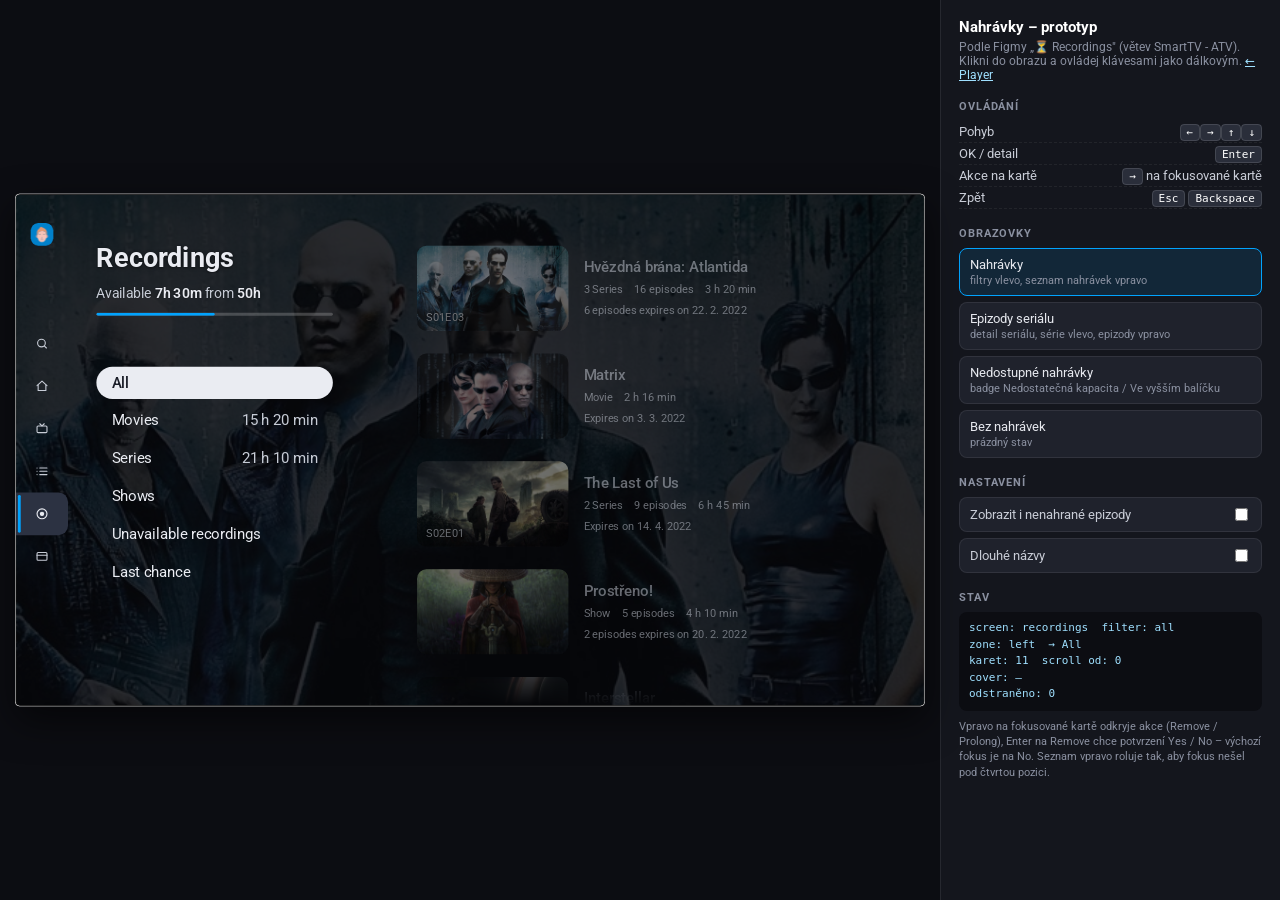
==== commit c2d53d94: "Nahrávky: pozadí se mění podle fokusované karty Backdrop drží dvě vrstvy, které se mezi sebou prolín" ====
--- a/recordings/index.html
+++ b/recordings/index.html
@@ -13,8 +13,9 @@
 #app{display:flex;height:100vh;width:100vw}
 #stageWrap{flex:1;display:flex;align-items:center;justify-content:center;min-width:0}
 #stage{width:1920px;height:1080px;position:relative;overflow:hidden;background:var(--g950);transform-origin:center;flex:none;user-select:none;border-radius:8px;box-shadow:0 0 0 1px rgba(255,255,255,.06),0 30px 80px rgba(0,0,0,.6)}
-#bg{position:absolute;inset:0;background:url(img/bg.jpg) center/cover;opacity:.16;transition:opacity .4s}
-#stage.empty #bg{opacity:0}
+#bg,#bg2{position:absolute;inset:0;background:center/cover;opacity:0;transition:opacity .55s ease-out}
+#bg{background-image:url(img/bg.jpg);opacity:.16}
+#stage.empty #bg,#stage.empty #bg2{opacity:0!important}
 #stage.empty{background:radial-gradient(ellipse 60% 70% at 72% 55%,#151b2a 0%,#0b0e16 55%,var(--g950) 100%)}
 
 /* ---------- menu (rail) ---------- */
@@ -127,6 +128,7 @@
 <div id="stageWrap">
 <div id="stage" tabindex="0">
   <div id="bg"></div>
+  <div id="bg2"></div>
   <div id="menu"><div id="avatar"></div><div id="rail"></div></div>
   <div id="left">
     <div id="head"><div id="title">Recordings</div><div id="quota"></div><div id="quotaBar"><i></i></div><div id="meta" hidden></div></div>
@@ -226,6 +228,10 @@
 function leftItems(){ if(S.screen==='episodes')return [['back','Back to detail',''],['only','Show only recorded','chk'],...SEASONS]; return S.empty?FILTERS_REC.filter(f=>f[0]!=='last'):FILTERS_REC }
 
 /* ---------- render ---------- */
+let _bgTop=false,_bgCur='bg.jpg';
+function setBackdrop(img){ if(!img||img===_bgCur)return; _bgCur=img;
+  const show=_bgTop?$('#bg'):$('#bg2'), hide=_bgTop?$('#bg2'):$('#bg');
+  show.style.backgroundImage=`url(img/${img})`;show.style.opacity='.16';hide.style.opacity='0';_bgTop=!_bgTop}
 function toast(t,ms=2400){const el=$('#toast');el.textContent=t;el.classList.add('on');clearTimeout(S.toastT);S.toastT=setTimeout(()=>el.classList.remove('on'),ms)}
 function render(){
   stage.classList.toggle('empty',S.empty&&S.screen==='recordings');stage.dataset.zone=S.zone;
@@ -262,6 +268,8 @@
   // scroll: fokus nejde pod 4. pozici (100 + 3×228), na konci se dorolování zastaví
   const n=list.length,step=228;let first=Math.max(0,S.rightIdx-3);first=Math.min(first,Math.max(0,n-4));
   ul.style.setProperty('--ly',(-first*step)+'px');
+  // backdrop podle fokusované karty (vlevo: první v seznamu)
+  if(!S.empty){const cur=list[S.zone==='right'?S.rightIdx:0];setBackdrop(cur?cur.img:'bg.jpg')}
   // status
   const f=S.zone==='left'?L[S.leftIdx]?.[1]:S.zone==='right'?list[S.rightIdx]?.title:MENU[S.menuIdx][0];
   $('#status').textContent=`screen: ${S.screen}  filter: ${S.filter}${ep?'  season: '+S.season:''}\nzone: ${S.zone}  → ${f||'-'}\nkaret: ${n}  scroll od: ${first}\ncover: ${S.cover?(S.confirm?'potvrzení Yes/No':'akce '+S.coverIdx):'–'}\nodstraněno: ${S.removed.size}`;
